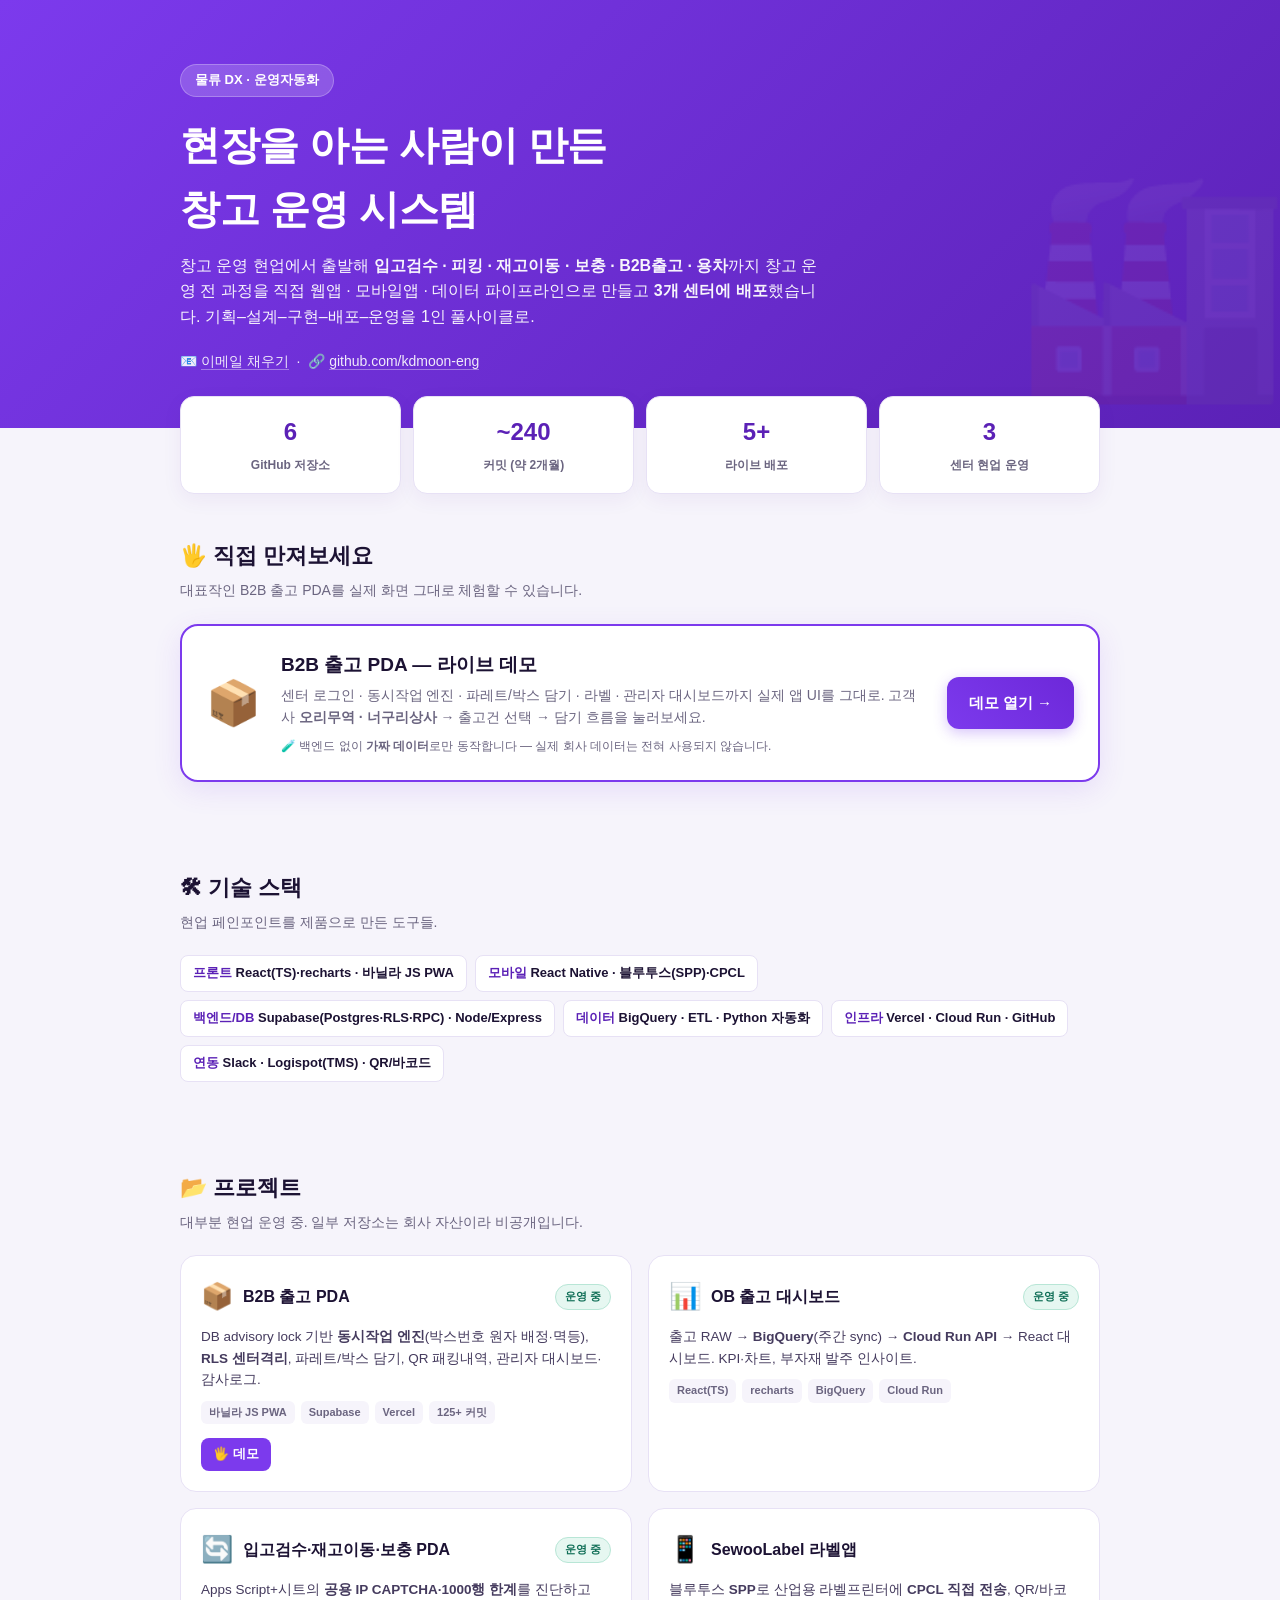
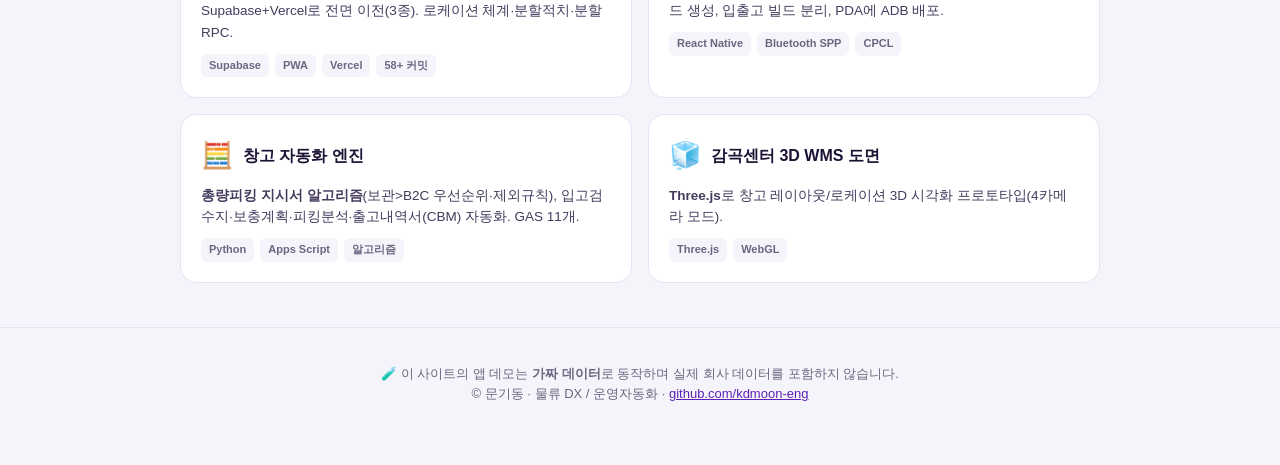
==== index.html @ 150228b6 "포트폴리오 데모: 랜딩 + B2B 출고 PDA 인터랙티브 데모(가짜 데이터)" ====
<!DOCTYPE html>
<html lang="ko">
<head>
<meta charset="utf-8">
<meta name="viewport" content="width=device-width, initial-scale=1">
<title>문기동 · 물류 DX / 운영자동화 포트폴리오</title>
<meta name="description" content="창고 운영 전 과정을 직접 웹앱·모바일앱·데이터 파이프라인으로 만든 물류 DX 실무자의 포트폴리오">
<style>
  *{box-sizing:border-box;margin:0;padding:0}
  :root{--p:#7c3aed;--p2:#5b21b6;--ink:#1c1233;--mut:#6b6580;--bg:#f6f4fb;--line:#e7e1f5}
  body{font-family:-apple-system,BlinkMacSystemFont,"Segoe UI",Roboto,"Apple SD Gothic Neo","Malgun Gothic",sans-serif;color:var(--ink);background:var(--bg);line-height:1.6;-webkit-font-smoothing:antialiased}
  .wrap{max-width:960px;margin:0 auto;padding:0 20px}
  a{color:inherit}
  /* hero */
  .hero{background:linear-gradient(135deg,#7c3aed,#5b21b6);color:#fff;padding:64px 0 56px;position:relative;overflow:hidden}
  .hero:after{content:"🏭";position:absolute;right:-10px;bottom:-30px;font-size:220px;opacity:.08}
  .hero .role{display:inline-block;background:rgba(255,255,255,.18);border:1px solid rgba(255,255,255,.25);border-radius:999px;padding:5px 14px;font-size:13px;font-weight:700;margin-bottom:16px}
  .hero h1{font-size:40px;font-weight:900;letter-spacing:-.5px;margin-bottom:12px}
  .hero p{font-size:16px;opacity:.95;max-width:640px}
  .hero .contact{margin-top:20px;font-size:14px;opacity:.9}
  .hero .contact a{text-decoration:none;border-bottom:1px solid rgba(255,255,255,.4)}
  /* stats */
  .stats{display:grid;grid-template-columns:repeat(4,1fr);gap:12px;margin:-32px auto 0;position:relative;z-index:2}
  .stat{background:#fff;border:1px solid var(--line);border-radius:14px;padding:16px 12px;text-align:center;box-shadow:0 6px 20px rgba(90,40,160,.06)}
  .stat b{display:block;font-size:24px;font-weight:900;color:var(--p2)}
  .stat span{font-size:12px;color:var(--mut);font-weight:600}
  section{padding:44px 0}
  h2{font-size:22px;font-weight:900;margin-bottom:6px}
  .sub{color:var(--mut);font-size:14px;margin-bottom:22px}
  /* featured demo */
  .feat{background:#fff;border:2px solid var(--p);border-radius:18px;padding:24px;display:flex;gap:20px;align-items:center;flex-wrap:wrap;box-shadow:0 8px 28px rgba(124,58,237,.12)}
  .feat .ico{font-size:44px}
  .feat .body{flex:1;min-width:220px}
  .feat h3{font-size:19px;font-weight:900;margin-bottom:4px}
  .feat p{font-size:14px;color:var(--mut)}
  .btn{display:inline-flex;align-items:center;gap:8px;background:linear-gradient(45deg,#7c3aed,#6d28d9);color:#fff;text-decoration:none;font-weight:800;font-size:15px;padding:14px 22px;border-radius:12px;box-shadow:0 4px 14px rgba(124,58,237,.3);white-space:nowrap}
  .btn.ghost{background:#fff;color:var(--p2);border:1.5px solid var(--line);box-shadow:none}
  .demo-note{font-size:12px;color:var(--mut);margin-top:8px}
  /* stack */
  .tags{display:flex;flex-wrap:wrap;gap:8px}
  .tag{background:#fff;border:1px solid var(--line);border-radius:8px;padding:7px 12px;font-size:13px;font-weight:600}
  .tag b{color:var(--p2)}
  /* grid */
  .grid{display:grid;grid-template-columns:repeat(2,1fr);gap:16px}
  .card{background:#fff;border:1px solid var(--line);border-radius:16px;padding:20px;display:flex;flex-direction:column;gap:8px}
  .card .top{display:flex;align-items:center;gap:10px}
  .card .top .e{font-size:26px}
  .card h3{font-size:16px;font-weight:900}
  .card .live{margin-left:auto;font-size:11px;font-weight:800;color:#0f6e56;background:#e6f7f1;border:1px solid #b8e6d6;border-radius:999px;padding:3px 9px}
  .card p{font-size:13.5px;color:#453b5e}
  .card .st{display:flex;flex-wrap:wrap;gap:6px;margin-top:2px}
  .card .st span{font-size:11px;color:var(--mut);background:var(--bg);border-radius:6px;padding:3px 8px;font-weight:600}
  .card .links{margin-top:auto;display:flex;gap:8px;padding-top:6px}
  .card .links a{font-size:13px;font-weight:800;text-decoration:none;color:var(--p2)}
  .card .links a.demo{color:#fff;background:var(--p);padding:6px 12px;border-radius:8px}
  footer{padding:36px 0 60px;color:var(--mut);font-size:13px;text-align:center;border-top:1px solid var(--line)}
  @media(max-width:680px){.hero h1{font-size:30px}.stats{grid-template-columns:repeat(2,1fr)}.grid{grid-template-columns:1fr}}
</style>
</head>
<body>

<div class="hero">
  <div class="wrap">
    <span class="role">물류 DX · 운영자동화</span>
    <h1>현장을 아는 사람이 만든<br>창고 운영 시스템</h1>
    <p>창고 운영 현업에서 출발해 <b>입고검수 · 피킹 · 재고이동 · 보충 · B2B출고 · 용차</b>까지 창고 운영 전 과정을 직접 웹앱 · 모바일앱 · 데이터 파이프라인으로 만들고 <b>3개 센터에 배포</b>했습니다. 기획–설계–구현–배포–운영을 1인 풀사이클로.</p>
    <div class="contact">📧 <a href="mailto:이메일@example.com">이메일 채우기</a> &nbsp;·&nbsp; 🔗 <a href="https://github.com/kdmoon-eng" target="_blank" rel="noopener">github.com/kdmoon-eng</a></div>
  </div>
</div>

<div class="wrap">
  <div class="stats">
    <div class="stat"><b>6</b><span>GitHub 저장소</span></div>
    <div class="stat"><b>~240</b><span>커밋 (약 2개월)</span></div>
    <div class="stat"><b>5+</b><span>라이브 배포</span></div>
    <div class="stat"><b>3</b><span>센터 현업 운영</span></div>
  </div>
</div>

<div class="wrap">
  <section>
    <h2>🖐 직접 만져보세요</h2>
    <div class="sub">대표작인 B2B 출고 PDA를 실제 화면 그대로 체험할 수 있습니다.</div>
    <div class="feat">
      <div class="ico">📦</div>
      <div class="body">
        <h3>B2B 출고 PDA — 라이브 데모</h3>
        <p>센터 로그인 · 동시작업 엔진 · 파레트/박스 담기 · 라벨 · 관리자 대시보드까지 실제 앱 UI를 그대로. 고객사 <b>오리무역 · 너구리상사</b> → 출고건 선택 → 담기 흐름을 눌러보세요.</p>
        <div class="demo-note">🧪 백엔드 없이 <b>가짜 데이터</b>로만 동작합니다 — 실제 회사 데이터는 전혀 사용되지 않습니다.</div>
      </div>
      <a class="btn" href="b2b-pda.html">데모 열기 →</a>
    </div>
  </section>

  <section>
    <h2>🛠 기술 스택</h2>
    <div class="sub">현업 페인포인트를 제품으로 만든 도구들.</div>
    <div class="tags">
      <span class="tag"><b>프론트</b> React(TS)·recharts · 바닐라 JS PWA</span>
      <span class="tag"><b>모바일</b> React Native · 블루투스(SPP)·CPCL</span>
      <span class="tag"><b>백엔드/DB</b> Supabase(Postgres·RLS·RPC) · Node/Express</span>
      <span class="tag"><b>데이터</b> BigQuery · ETL · Python 자동화</span>
      <span class="tag"><b>인프라</b> Vercel · Cloud Run · GitHub</span>
      <span class="tag"><b>연동</b> Slack · Logispot(TMS) · QR/바코드</span>
    </div>
  </section>

  <section>
    <h2>📂 프로젝트</h2>
    <div class="sub">대부분 현업 운영 중. 일부 저장소는 회사 자산이라 비공개입니다.</div>
    <div class="grid">

      <div class="card">
        <div class="top"><span class="e">📦</span><h3>B2B 출고 PDA</h3><span class="live">운영 중</span></div>
        <p>DB advisory lock 기반 <b>동시작업 엔진</b>(박스번호 원자 배정·멱등), <b>RLS 센터격리</b>, 파레트/박스 담기, QR 패킹내역, 관리자 대시보드·감사로그.</p>
        <div class="st"><span>바닐라 JS PWA</span><span>Supabase</span><span>Vercel</span><span>125+ 커밋</span></div>
        <div class="links"><a class="demo" href="b2b-pda.html">🖐 데모</a></div>
      </div>

      <div class="card">
        <div class="top"><span class="e">📊</span><h3>OB 출고 대시보드</h3><span class="live">운영 중</span></div>
        <p>출고 RAW → <b>BigQuery</b>(주간 sync) → <b>Cloud Run API</b> → React 대시보드. KPI·차트, 부자재 발주 인사이트.</p>
        <div class="st"><span>React(TS)</span><span>recharts</span><span>BigQuery</span><span>Cloud Run</span></div>
      </div>

      <div class="card">
        <div class="top"><span class="e">🔄</span><h3>입고검수·재고이동·보충 PDA</h3><span class="live">운영 중</span></div>
        <p>Apps Script+시트의 <b>공용 IP CAPTCHA·1000행 한계</b>를 진단하고 Supabase+Vercel로 전면 이전(3종). 로케이션 체계·분할적치·분할 RPC.</p>
        <div class="st"><span>Supabase</span><span>PWA</span><span>Vercel</span><span>58+ 커밋</span></div>
      </div>

      <div class="card">
        <div class="top"><span class="e">📱</span><h3>SewooLabel 라벨앱</h3></div>
        <p>블루투스 <b>SPP</b>로 산업용 라벨프린터에 <b>CPCL 직접 전송</b>, QR/바코드 생성, 입출고 빌드 분리, PDA에 ADB 배포.</p>
        <div class="st"><span>React Native</span><span>Bluetooth SPP</span><span>CPCL</span></div>
      </div>

      <div class="card">
        <div class="top"><span class="e">🧮</span><h3>창고 자동화 엔진</h3></div>
        <p><b>총량피킹 지시서 알고리즘</b>(보관&gt;B2C 우선순위·제외규칙), 입고검수지·보충계획·피킹분석·출고내역서(CBM) 자동화. GAS 11개.</p>
        <div class="st"><span>Python</span><span>Apps Script</span><span>알고리즘</span></div>
      </div>

      <div class="card">
        <div class="top"><span class="e">🧊</span><h3>감곡센터 3D WMS 도면</h3></div>
        <p><b>Three.js</b>로 창고 레이아웃/로케이션 3D 시각화 프로토타입(4카메라 모드).</p>
        <div class="st"><span>Three.js</span><span>WebGL</span></div>
      </div>

    </div>
  </section>
</div>

<footer>
  <div class="wrap">
    🧪 이 사이트의 앱 데모는 <b>가짜 데이터</b>로 동작하며 실제 회사 데이터를 포함하지 않습니다.<br>
    © 문기동 · 물류 DX / 운영자동화 · <a href="https://github.com/kdmoon-eng" style="color:var(--p2)">github.com/kdmoon-eng</a>
  </div>
</footer>

</body>
</html>
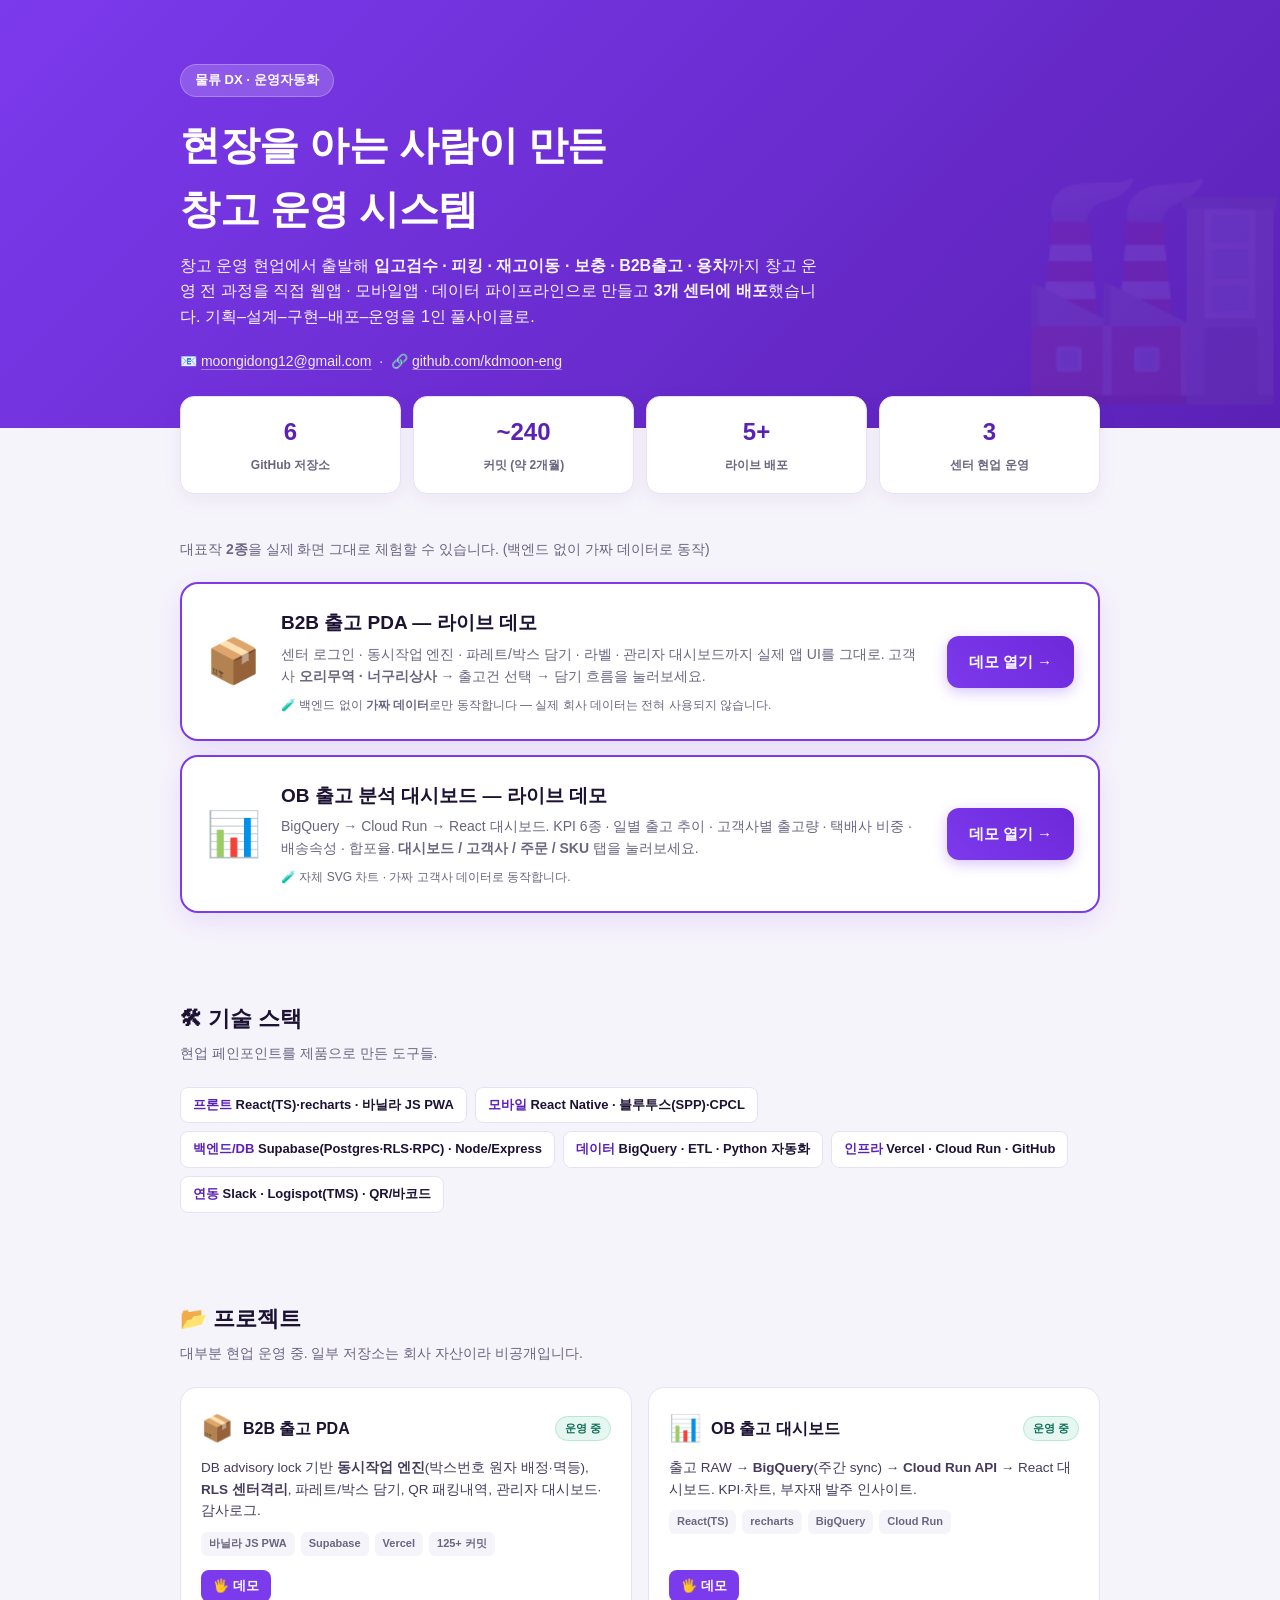
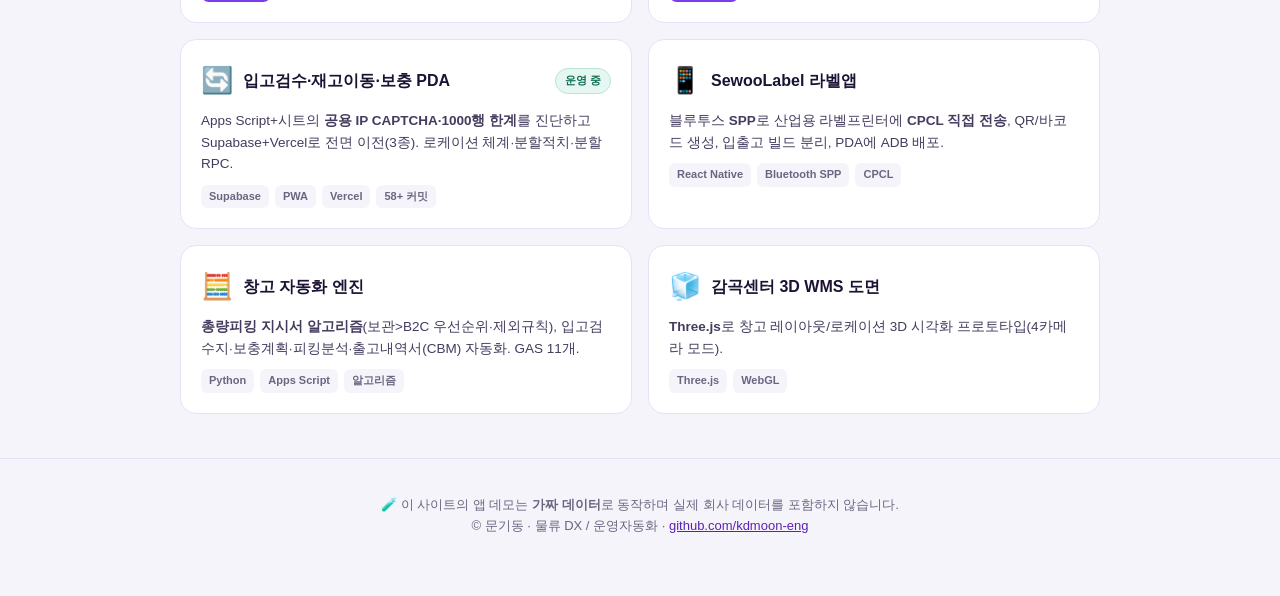
==== commit 3180ad27: "Add OB 출고 분석 대시보드 라이브 데모 - ob-dashboard.html: 실제 OB 대시보드 재현(KPI 6·차트 4·탭 4)   자체 SVG 차트(의존성 0), 가짜 고" ====
--- a/index.html
+++ b/index.html
@@ -64,7 +64,7 @@
     <span class="role">물류 DX · 운영자동화</span>
     <h1>현장을 아는 사람이 만든<br>창고 운영 시스템</h1>
     <p>창고 운영 현업에서 출발해 <b>입고검수 · 피킹 · 재고이동 · 보충 · B2B출고 · 용차</b>까지 창고 운영 전 과정을 직접 웹앱 · 모바일앱 · 데이터 파이프라인으로 만들고 <b>3개 센터에 배포</b>했습니다. 기획–설계–구현–배포–운영을 1인 풀사이클로.</p>
-    <div class="contact">📧 <a href="mailto:이메일@example.com">이메일 채우기</a> &nbsp;·&nbsp; 🔗 <a href="https://github.com/kdmoon-eng" target="_blank" rel="noopener">github.com/kdmoon-eng</a></div>
+    <div class="contact">📧 <a href="mailto:moongidong12@gmail.com">moongidong12@gmail.com</a> &nbsp;·&nbsp; 🔗 <a href="https://github.com/kdmoon-eng" target="_blank" rel="noopener">github.com/kdmoon-eng</a></div>
   </div>
 </div>
 
@@ -79,8 +79,7 @@
 
 <div class="wrap">
   <section>
-    <h2>🖐 직접 만져보세요</h2>
-    <div class="sub">대표작인 B2B 출고 PDA를 실제 화면 그대로 체험할 수 있습니다.</div>
+    <div class="sub">대표작 <b>2종</b>을 실제 화면 그대로 체험할 수 있습니다. (백엔드 없이 가짜 데이터로 동작)</div>
     <div class="feat">
       <div class="ico">📦</div>
       <div class="body">
@@ -89,6 +88,15 @@
         <div class="demo-note">🧪 백엔드 없이 <b>가짜 데이터</b>로만 동작합니다 — 실제 회사 데이터는 전혀 사용되지 않습니다.</div>
       </div>
       <a class="btn" href="b2b-pda.html">데모 열기 →</a>
+    </div>
+    <div class="feat" style="margin-top:14px">
+      <div class="ico">📊</div>
+      <div class="body">
+        <h3>OB 출고 분석 대시보드 — 라이브 데모</h3>
+        <p>BigQuery → Cloud Run → React 대시보드. KPI 6종 · 일별 출고 추이 · 고객사별 출고량 · 택배사 비중 · 배송속성 · 합포율. <b>대시보드 / 고객사 / 주문 / SKU</b> 탭을 눌러보세요.</p>
+        <div class="demo-note">🧪 자체 SVG 차트 · 가짜 고객사 데이터로 동작합니다.</div>
+      </div>
+      <a class="btn" href="ob-dashboard.html">데모 열기 →</a>
     </div>
   </section>
 
@@ -121,6 +129,7 @@
         <div class="top"><span class="e">📊</span><h3>OB 출고 대시보드</h3><span class="live">운영 중</span></div>
         <p>출고 RAW → <b>BigQuery</b>(주간 sync) → <b>Cloud Run API</b> → React 대시보드. KPI·차트, 부자재 발주 인사이트.</p>
         <div class="st"><span>React(TS)</span><span>recharts</span><span>BigQuery</span><span>Cloud Run</span></div>
+        <div class="links"><a class="demo" href="ob-dashboard.html">🖐 데모</a></div>
       </div>
 
       <div class="card">
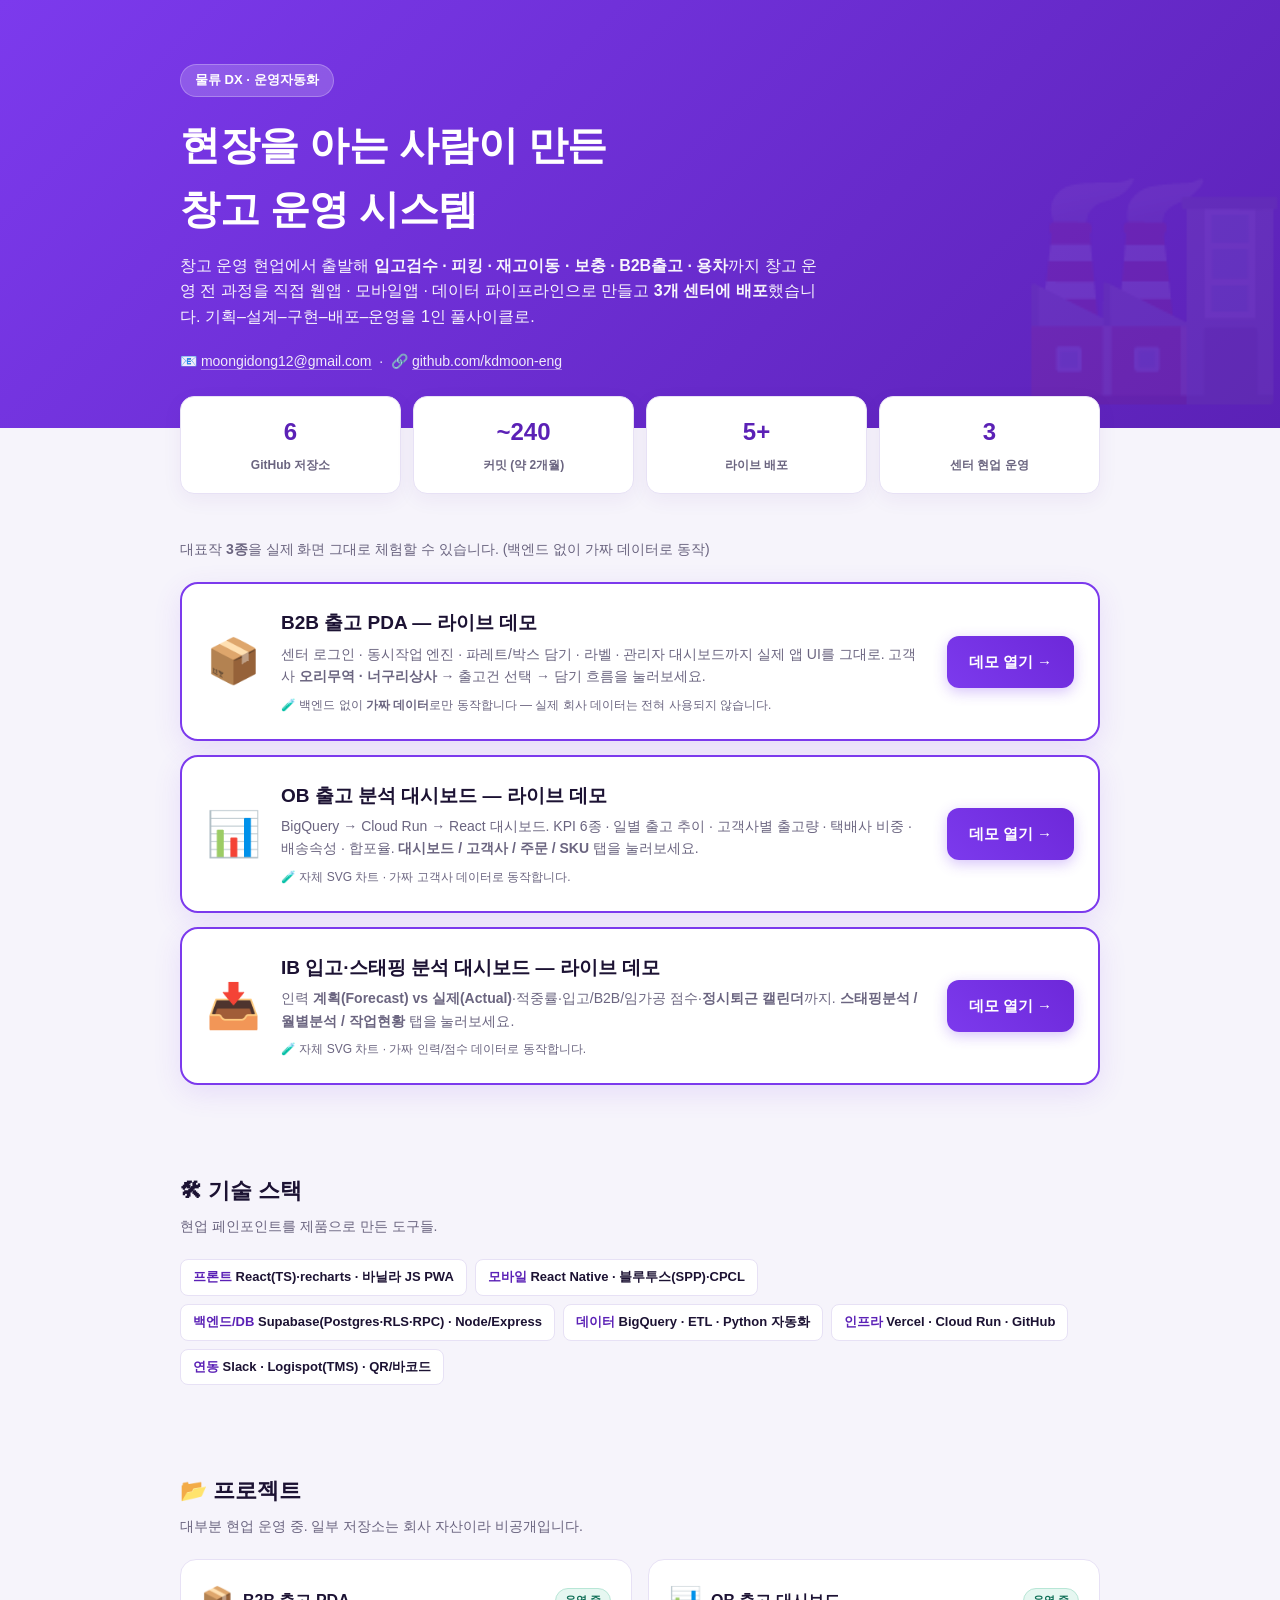
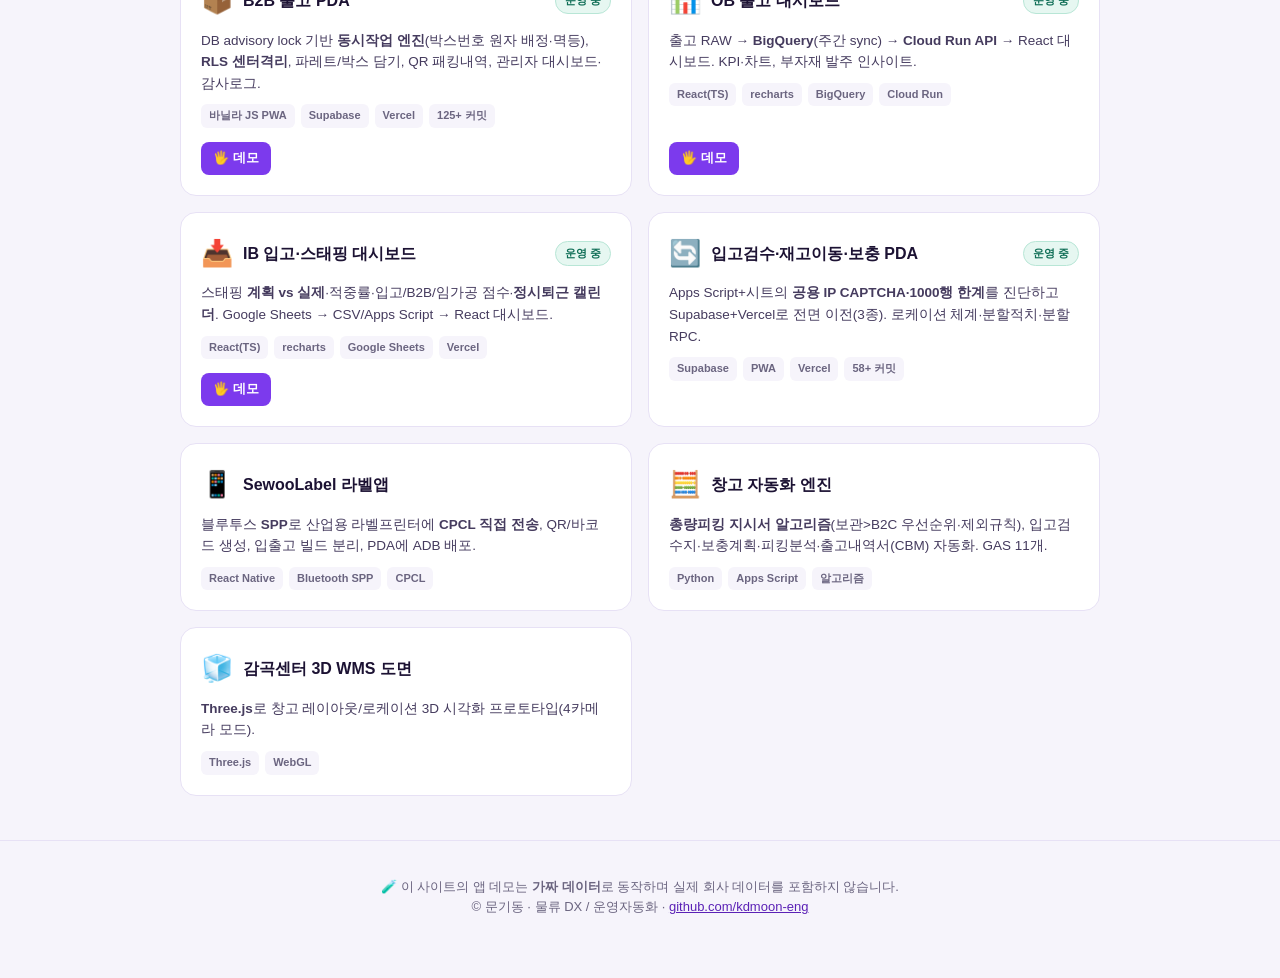
==== commit eb1d28a4: "Add IB 입고·스태핑 분석 대시보드 라이브 데모 - ib-dashboard.html: 실제 IB 대시보드 재현(스태핑 9카드·계획vs실제·정시퇴근 캘린더·월별분석)   자체 S" ====
--- a/index.html
+++ b/index.html
@@ -79,7 +79,7 @@
 
 <div class="wrap">
   <section>
-    <div class="sub">대표작 <b>2종</b>을 실제 화면 그대로 체험할 수 있습니다. (백엔드 없이 가짜 데이터로 동작)</div>
+    <div class="sub">대표작 <b>3종</b>을 실제 화면 그대로 체험할 수 있습니다. (백엔드 없이 가짜 데이터로 동작)</div>
     <div class="feat">
       <div class="ico">📦</div>
       <div class="body">
@@ -97,6 +97,15 @@
         <div class="demo-note">🧪 자체 SVG 차트 · 가짜 고객사 데이터로 동작합니다.</div>
       </div>
       <a class="btn" href="ob-dashboard.html">데모 열기 →</a>
+    </div>
+    <div class="feat" style="margin-top:14px">
+      <div class="ico">📥</div>
+      <div class="body">
+        <h3>IB 입고·스태핑 분석 대시보드 — 라이브 데모</h3>
+        <p>인력 <b>계획(Forecast) vs 실제(Actual)</b>·적중률·입고/B2B/임가공 점수·<b>정시퇴근 캘린더</b>까지. <b>스태핑분석 / 월별분석 / 작업현황</b> 탭을 눌러보세요.</p>
+        <div class="demo-note">🧪 자체 SVG 차트 · 가짜 인력/점수 데이터로 동작합니다.</div>
+      </div>
+      <a class="btn" href="ib-dashboard.html">데모 열기 →</a>
     </div>
   </section>
 
@@ -130,6 +139,13 @@
         <p>출고 RAW → <b>BigQuery</b>(주간 sync) → <b>Cloud Run API</b> → React 대시보드. KPI·차트, 부자재 발주 인사이트.</p>
         <div class="st"><span>React(TS)</span><span>recharts</span><span>BigQuery</span><span>Cloud Run</span></div>
         <div class="links"><a class="demo" href="ob-dashboard.html">🖐 데모</a></div>
+      </div>
+
+      <div class="card">
+        <div class="top"><span class="e">📥</span><h3>IB 입고·스태핑 대시보드</h3><span class="live">운영 중</span></div>
+        <p>스태핑 <b>계획 vs 실제</b>·적중률·입고/B2B/임가공 점수·<b>정시퇴근 캘린더</b>. Google Sheets → CSV/Apps Script → React 대시보드.</p>
+        <div class="st"><span>React(TS)</span><span>recharts</span><span>Google Sheets</span><span>Vercel</span></div>
+        <div class="links"><a class="demo" href="ib-dashboard.html">🖐 데모</a></div>
       </div>
 
       <div class="card">
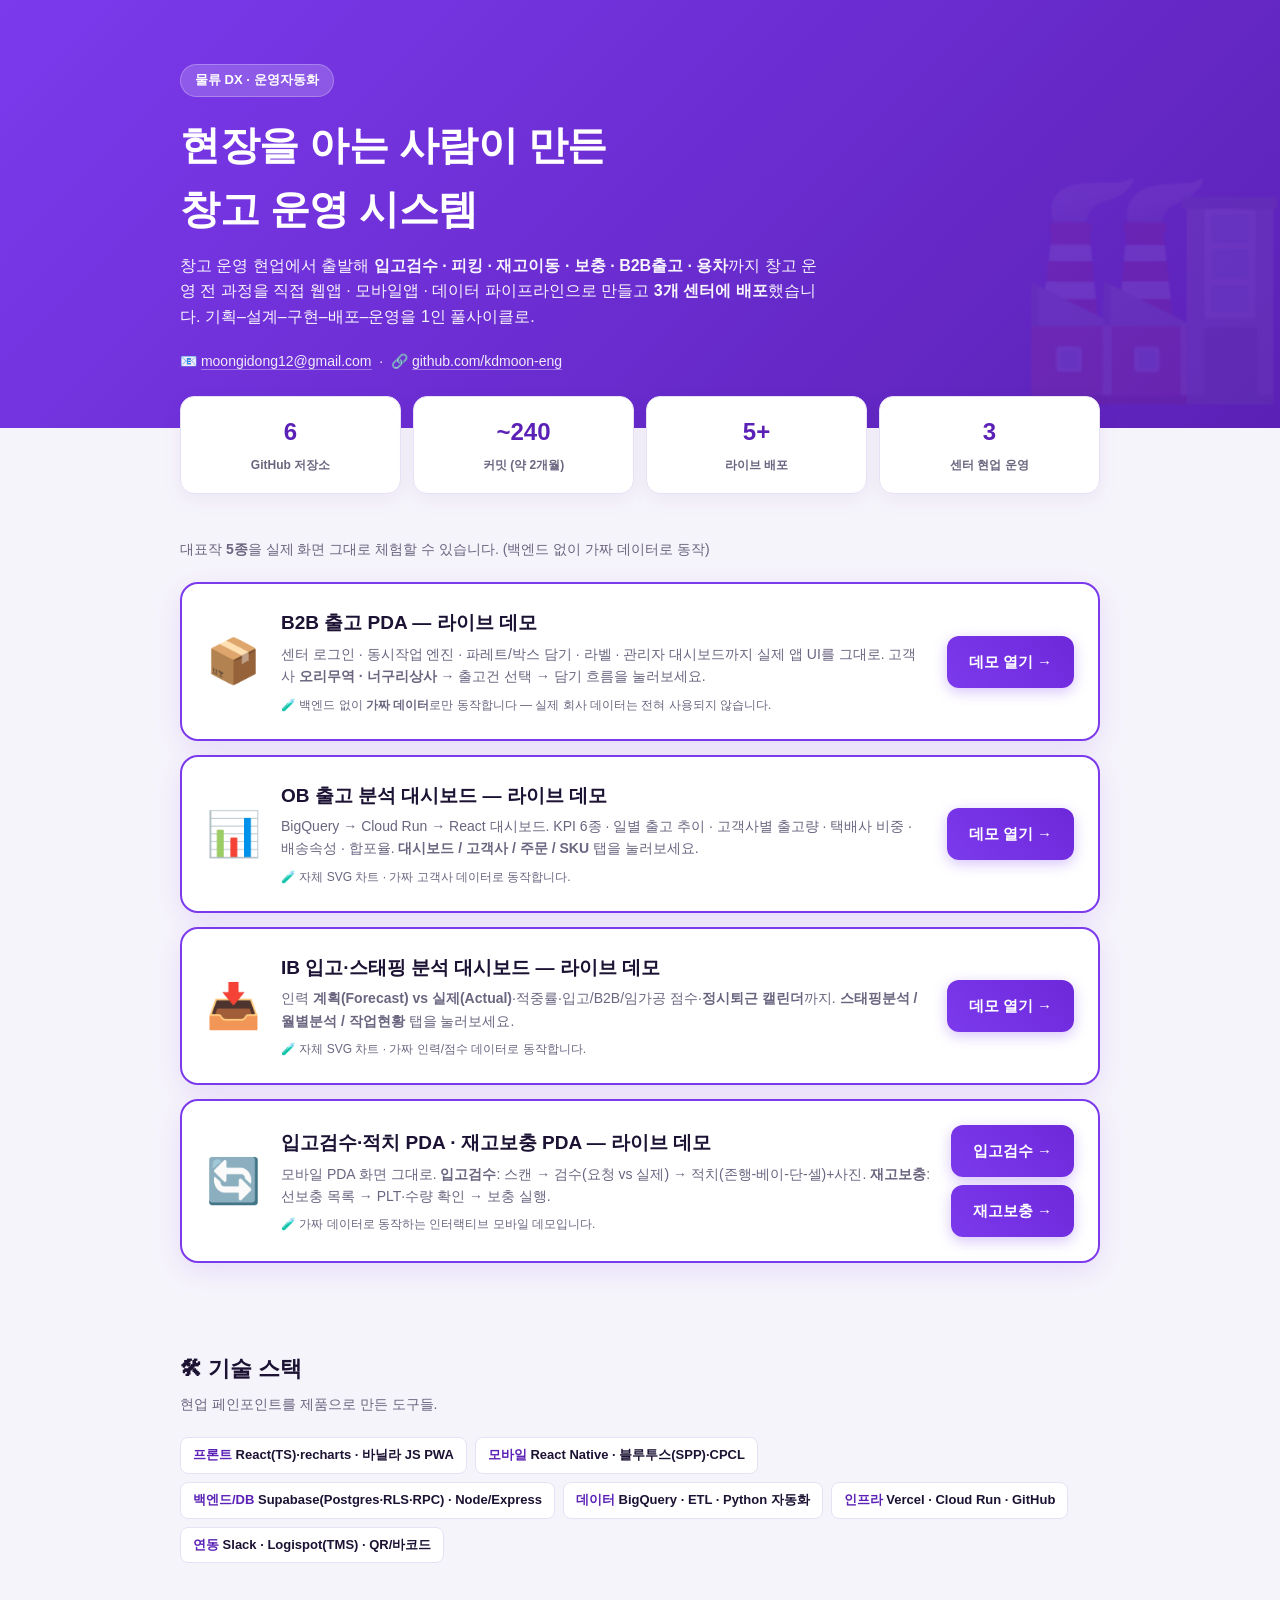
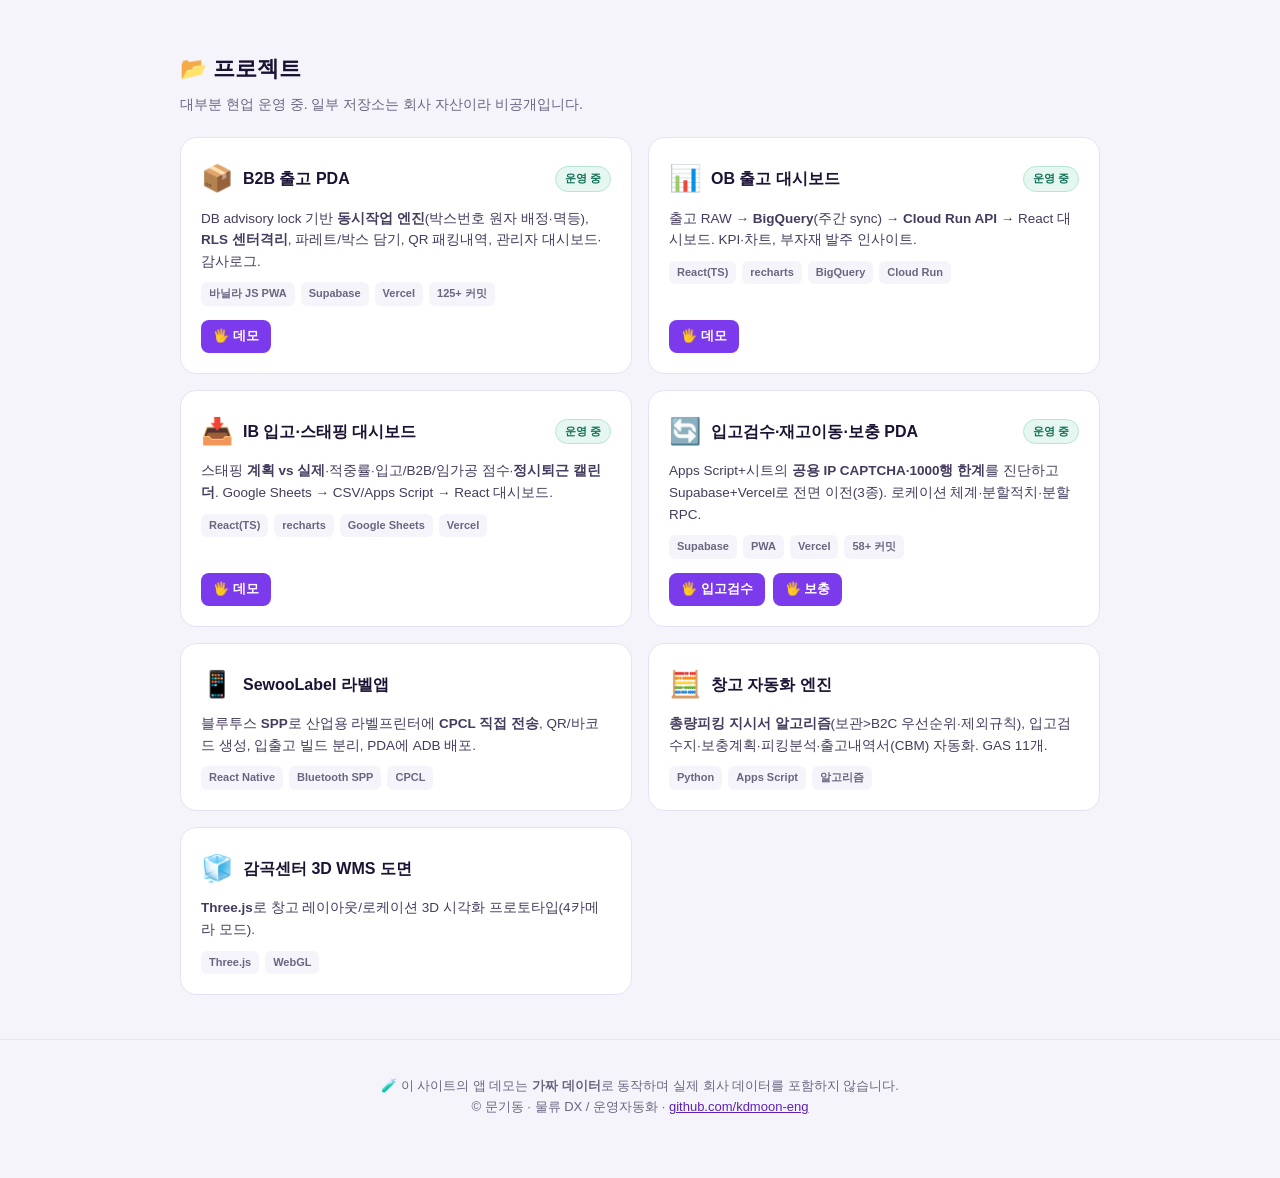
==== commit 865219db: "Add 입고검수·적치 / 재고보충 PDA 라이브 데모 - inbound-pda.html: 모바일 PDA — 스캔→검수(요청vs실제)→적치(존행-베이-단-셀)+사진→완료 - repl" ====
--- a/index.html
+++ b/index.html
@@ -79,7 +79,7 @@
 
 <div class="wrap">
   <section>
-    <div class="sub">대표작 <b>3종</b>을 실제 화면 그대로 체험할 수 있습니다. (백엔드 없이 가짜 데이터로 동작)</div>
+    <div class="sub">대표작 <b>5종</b>을 실제 화면 그대로 체험할 수 있습니다. (백엔드 없이 가짜 데이터로 동작)</div>
     <div class="feat">
       <div class="ico">📦</div>
       <div class="body">
@@ -106,6 +106,18 @@
         <div class="demo-note">🧪 자체 SVG 차트 · 가짜 인력/점수 데이터로 동작합니다.</div>
       </div>
       <a class="btn" href="ib-dashboard.html">데모 열기 →</a>
+    </div>
+    <div class="feat" style="margin-top:14px">
+      <div class="ico">🔄</div>
+      <div class="body">
+        <h3>입고검수·적치 PDA · 재고보충 PDA — 라이브 데모</h3>
+        <p>모바일 PDA 화면 그대로. <b>입고검수</b>: 스캔 → 검수(요청 vs 실제) → 적치(존행-베이-단-셀)+사진. <b>재고보충</b>: 선보충 목록 → PLT·수량 확인 → 보충 실행.</p>
+        <div class="demo-note">🧪 가짜 데이터로 동작하는 인터랙티브 모바일 데모입니다.</div>
+      </div>
+      <div style="display:flex;flex-direction:column;gap:8px">
+        <a class="btn" href="inbound-pda.html">입고검수 →</a>
+        <a class="btn" href="replenish-pda.html">재고보충 →</a>
+      </div>
     </div>
   </section>
 
@@ -152,6 +164,7 @@
         <div class="top"><span class="e">🔄</span><h3>입고검수·재고이동·보충 PDA</h3><span class="live">운영 중</span></div>
         <p>Apps Script+시트의 <b>공용 IP CAPTCHA·1000행 한계</b>를 진단하고 Supabase+Vercel로 전면 이전(3종). 로케이션 체계·분할적치·분할 RPC.</p>
         <div class="st"><span>Supabase</span><span>PWA</span><span>Vercel</span><span>58+ 커밋</span></div>
+        <div class="links"><a class="demo" href="inbound-pda.html">🖐 입고검수</a><a class="demo" href="replenish-pda.html">🖐 보충</a></div>
       </div>
 
       <div class="card">
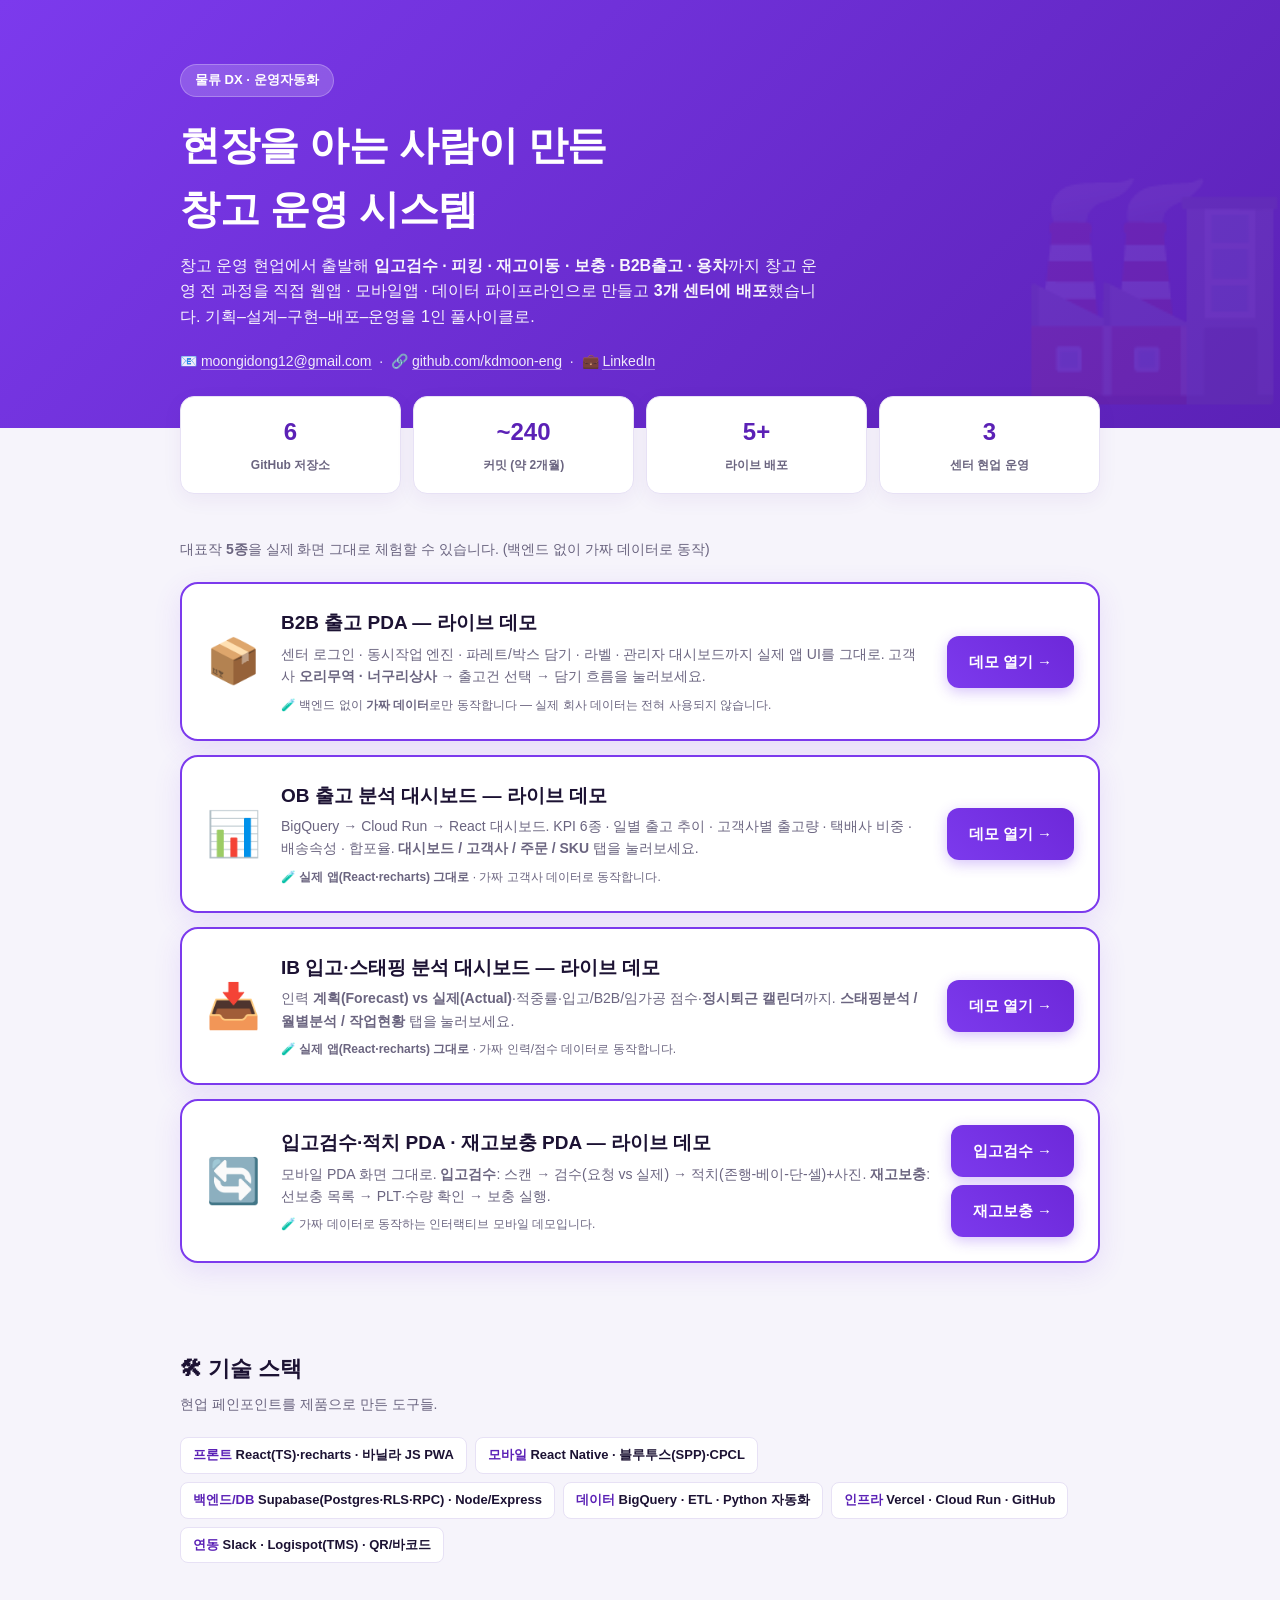
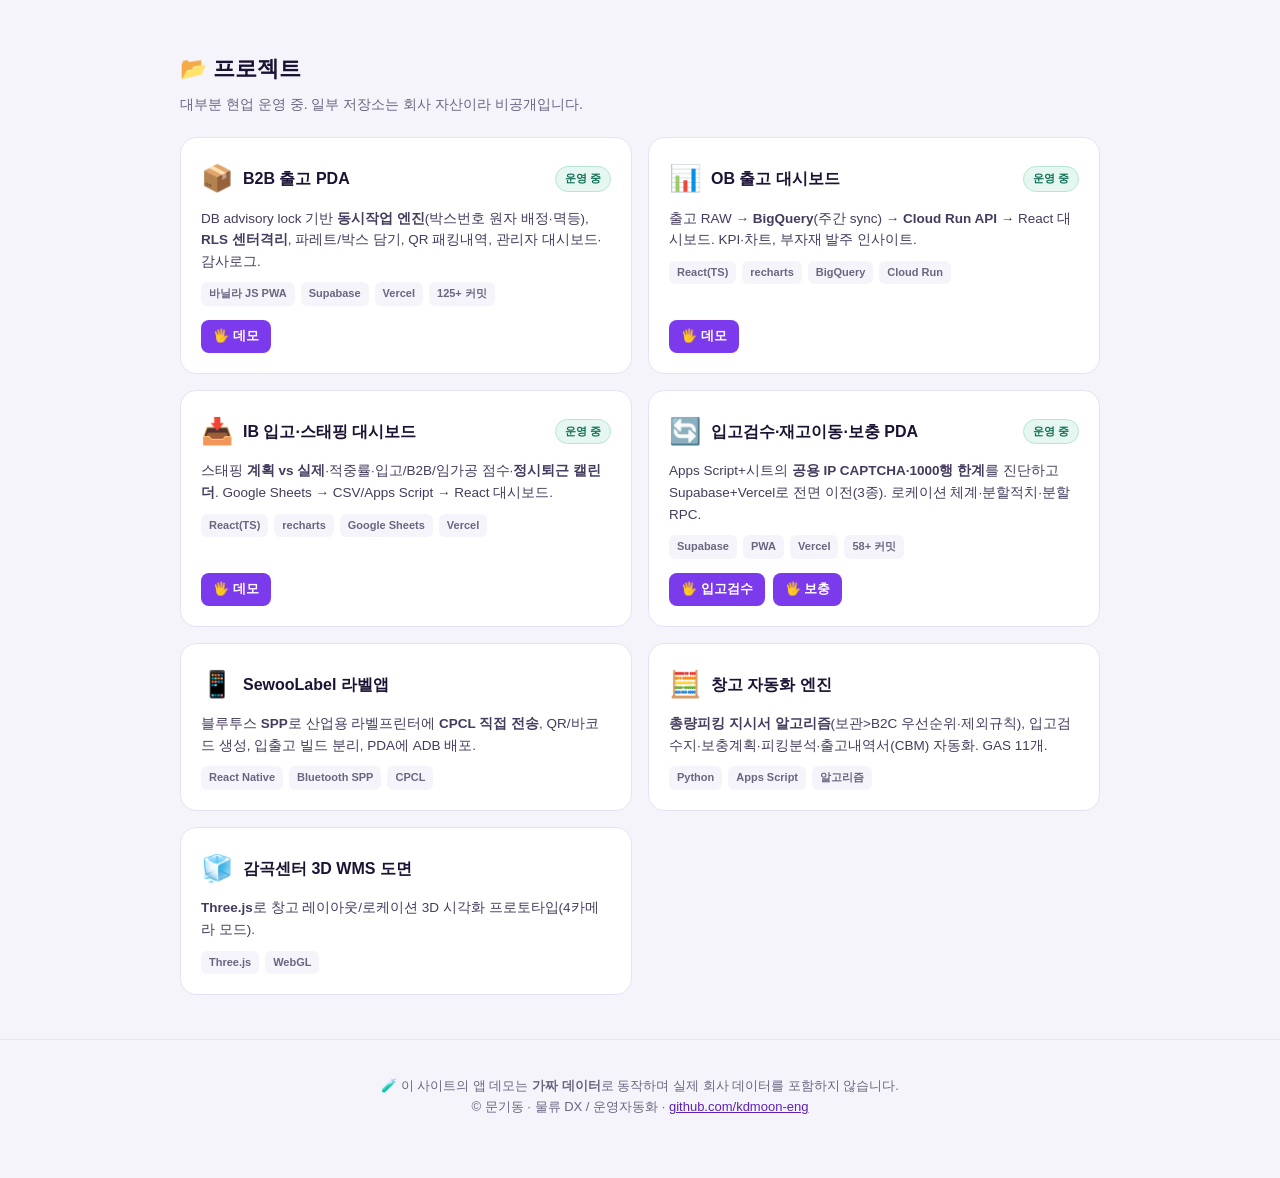
==== commit 4171854b: "데모를 실제 앱(원본 코드) + 가짜 데이터로 전면 교체 — 품질 격차 해소 - ob/, ib/: 실제 React 대시보드(recharts) 빌드. fetch 인터셉터로   Clo" ====
--- a/index.html
+++ b/index.html
@@ -64,7 +64,7 @@
     <span class="role">물류 DX · 운영자동화</span>
     <h1>현장을 아는 사람이 만든<br>창고 운영 시스템</h1>
     <p>창고 운영 현업에서 출발해 <b>입고검수 · 피킹 · 재고이동 · 보충 · B2B출고 · 용차</b>까지 창고 운영 전 과정을 직접 웹앱 · 모바일앱 · 데이터 파이프라인으로 만들고 <b>3개 센터에 배포</b>했습니다. 기획–설계–구현–배포–운영을 1인 풀사이클로.</p>
-    <div class="contact">📧 <a href="mailto:moongidong12@gmail.com">moongidong12@gmail.com</a> &nbsp;·&nbsp; 🔗 <a href="https://github.com/kdmoon-eng" target="_blank" rel="noopener">github.com/kdmoon-eng</a></div>
+    <div class="contact">📧 <a href="mailto:moongidong12@gmail.com">moongidong12@gmail.com</a> &nbsp;·&nbsp; 🔗 <a href="https://github.com/kdmoon-eng" target="_blank" rel="noopener">github.com/kdmoon-eng</a> &nbsp;·&nbsp; 💼 <a href="https://www.linkedin.com/in/ki-dong-moon-9111ba21b/" target="_blank" rel="noopener">LinkedIn</a></div>
   </div>
 </div>
 
@@ -94,18 +94,18 @@
       <div class="body">
         <h3>OB 출고 분석 대시보드 — 라이브 데모</h3>
         <p>BigQuery → Cloud Run → React 대시보드. KPI 6종 · 일별 출고 추이 · 고객사별 출고량 · 택배사 비중 · 배송속성 · 합포율. <b>대시보드 / 고객사 / 주문 / SKU</b> 탭을 눌러보세요.</p>
-        <div class="demo-note">🧪 자체 SVG 차트 · 가짜 고객사 데이터로 동작합니다.</div>
-      </div>
-      <a class="btn" href="ob-dashboard.html">데모 열기 →</a>
+        <div class="demo-note">🧪 <b>실제 앱(React·recharts) 그대로</b> · 가짜 고객사 데이터로 동작합니다.</div>
+      </div>
+      <a class="btn" href="ob/">데모 열기 →</a>
     </div>
     <div class="feat" style="margin-top:14px">
       <div class="ico">📥</div>
       <div class="body">
         <h3>IB 입고·스태핑 분석 대시보드 — 라이브 데모</h3>
         <p>인력 <b>계획(Forecast) vs 실제(Actual)</b>·적중률·입고/B2B/임가공 점수·<b>정시퇴근 캘린더</b>까지. <b>스태핑분석 / 월별분석 / 작업현황</b> 탭을 눌러보세요.</p>
-        <div class="demo-note">🧪 자체 SVG 차트 · 가짜 인력/점수 데이터로 동작합니다.</div>
-      </div>
-      <a class="btn" href="ib-dashboard.html">데모 열기 →</a>
+        <div class="demo-note">🧪 <b>실제 앱(React·recharts) 그대로</b> · 가짜 인력/점수 데이터로 동작합니다.</div>
+      </div>
+      <a class="btn" href="ib/">데모 열기 →</a>
     </div>
     <div class="feat" style="margin-top:14px">
       <div class="ico">🔄</div>
@@ -150,14 +150,14 @@
         <div class="top"><span class="e">📊</span><h3>OB 출고 대시보드</h3><span class="live">운영 중</span></div>
         <p>출고 RAW → <b>BigQuery</b>(주간 sync) → <b>Cloud Run API</b> → React 대시보드. KPI·차트, 부자재 발주 인사이트.</p>
         <div class="st"><span>React(TS)</span><span>recharts</span><span>BigQuery</span><span>Cloud Run</span></div>
-        <div class="links"><a class="demo" href="ob-dashboard.html">🖐 데모</a></div>
+        <div class="links"><a class="demo" href="ob/">🖐 데모</a></div>
       </div>
 
       <div class="card">
         <div class="top"><span class="e">📥</span><h3>IB 입고·스태핑 대시보드</h3><span class="live">운영 중</span></div>
         <p>스태핑 <b>계획 vs 실제</b>·적중률·입고/B2B/임가공 점수·<b>정시퇴근 캘린더</b>. Google Sheets → CSV/Apps Script → React 대시보드.</p>
         <div class="st"><span>React(TS)</span><span>recharts</span><span>Google Sheets</span><span>Vercel</span></div>
-        <div class="links"><a class="demo" href="ib-dashboard.html">🖐 데모</a></div>
+        <div class="links"><a class="demo" href="ib/">🖐 데모</a></div>
       </div>
 
       <div class="card">
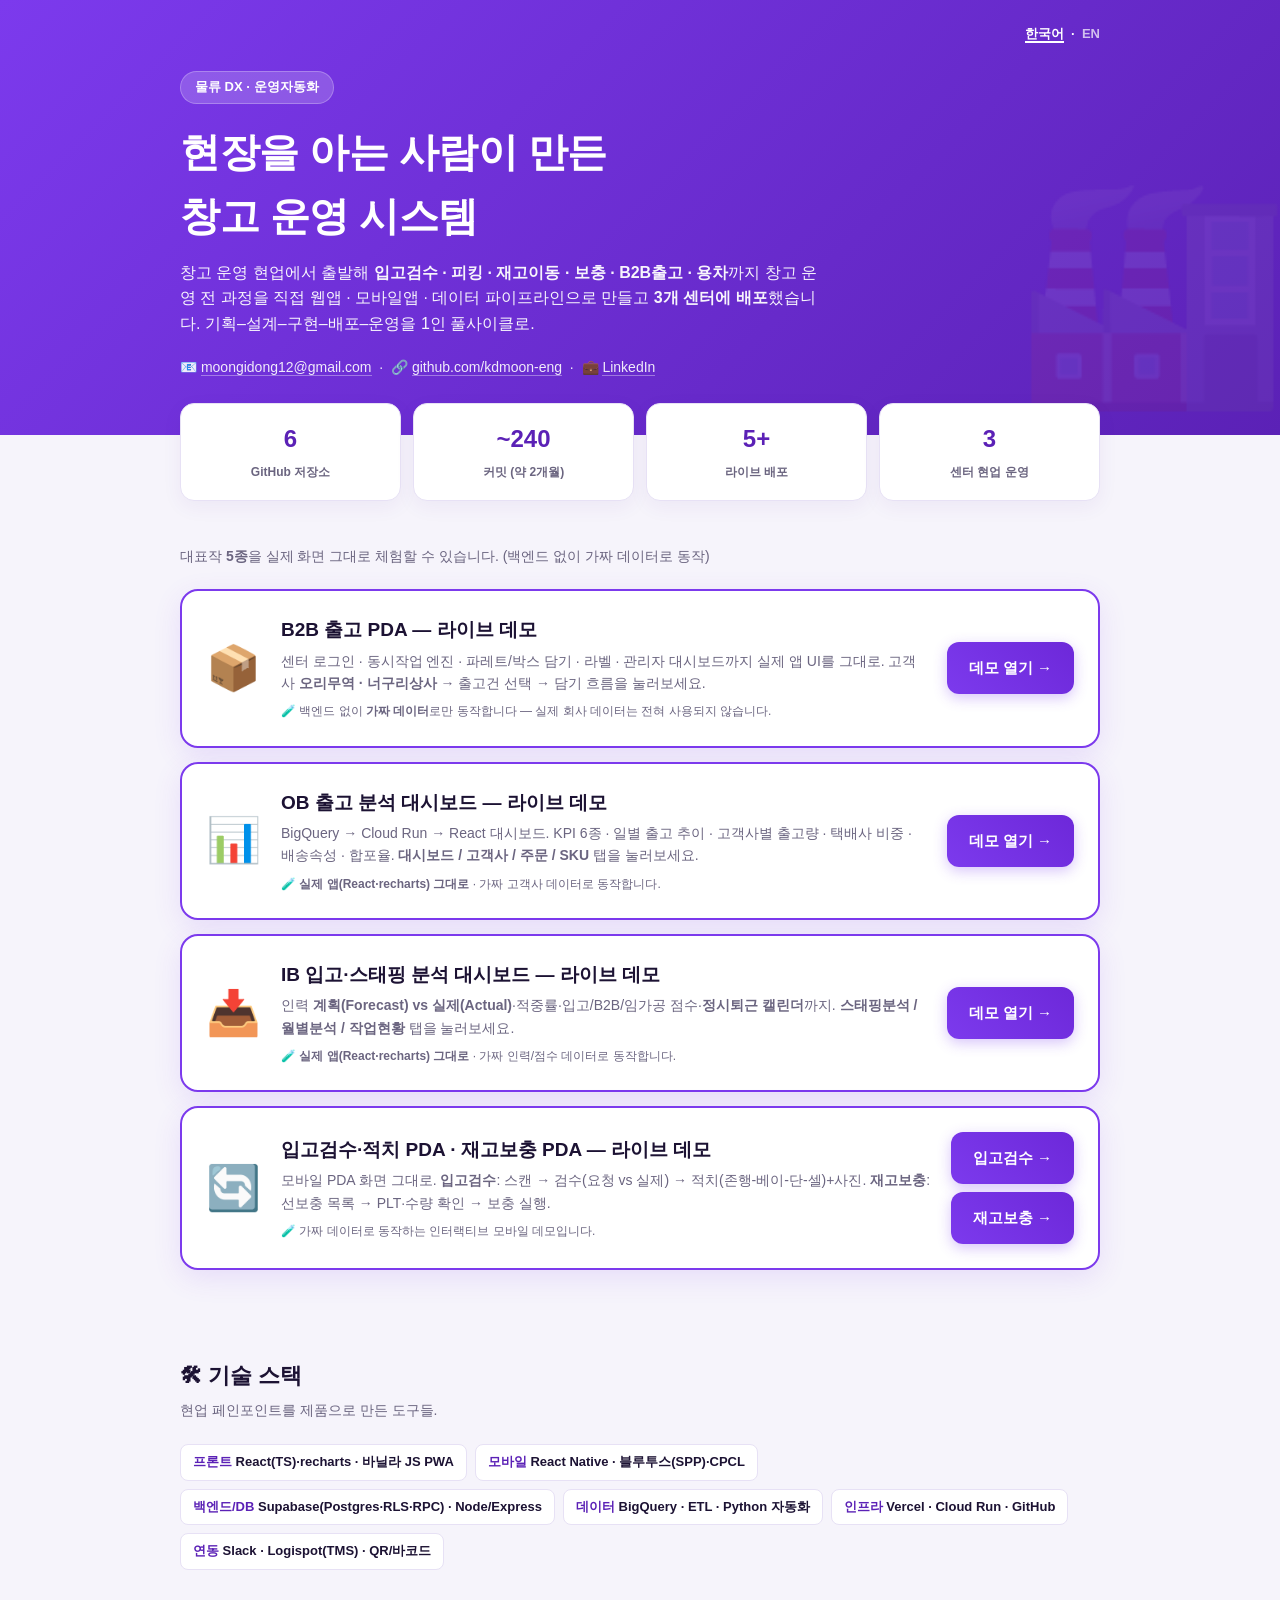
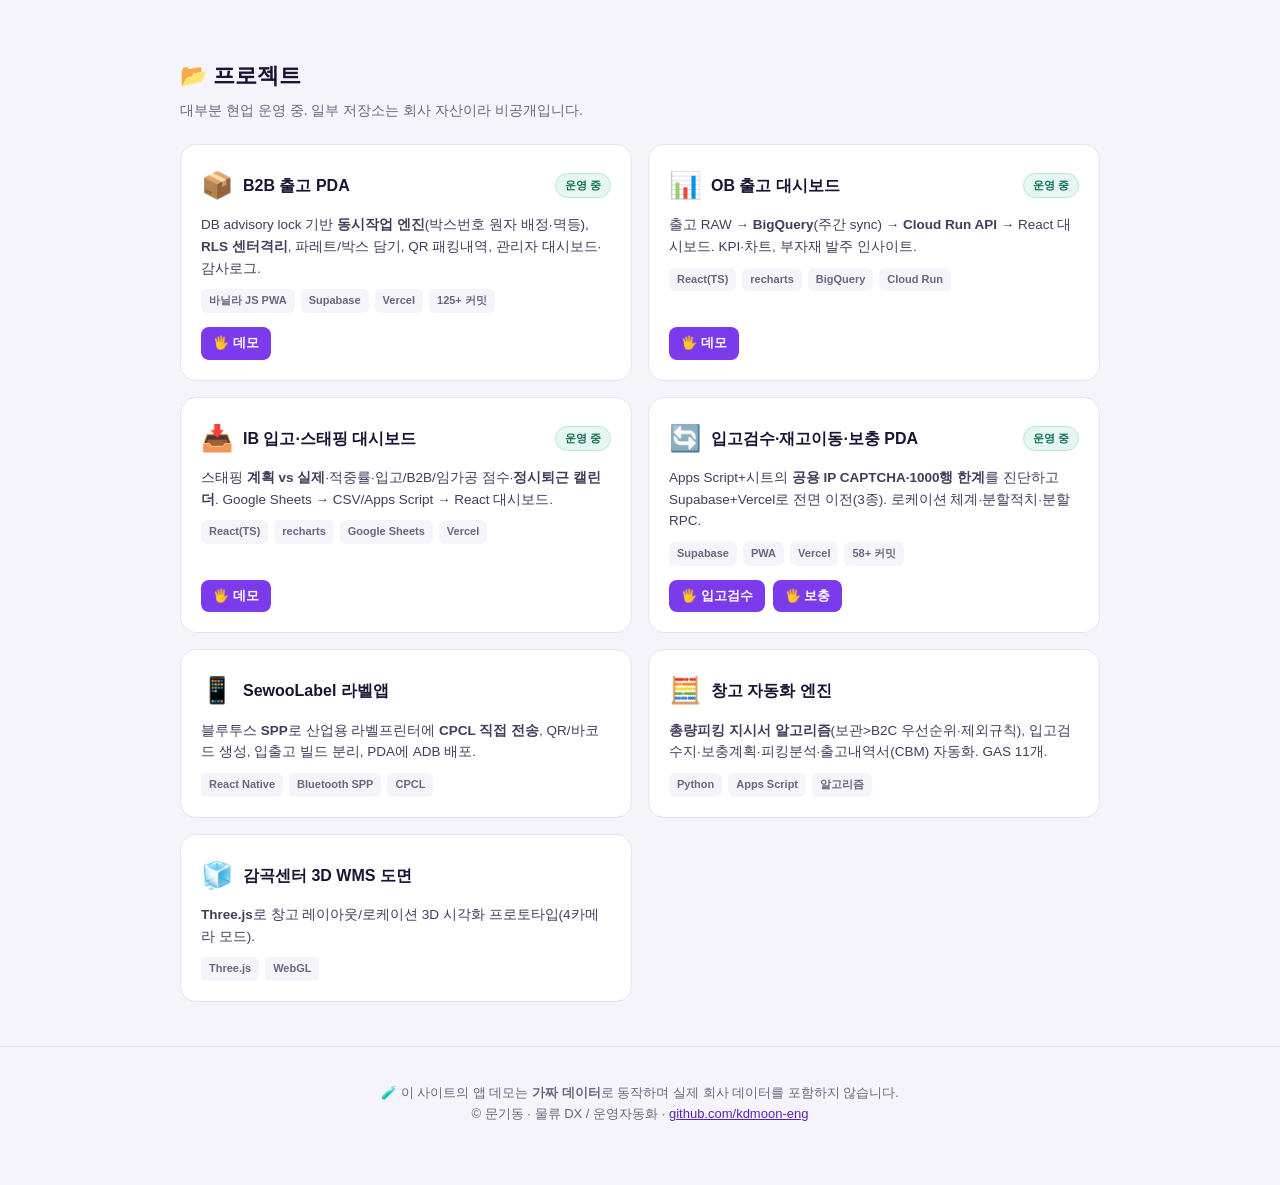
==== commit d5892aef: "Add English landing (index-en.html) + KO/EN toggle - index-en.html: English portfolio landing; links" ====
--- a/index.html
+++ b/index.html
@@ -12,7 +12,10 @@
   .wrap{max-width:960px;margin:0 auto;padding:0 20px}
   a{color:inherit}
   /* hero */
-  .hero{background:linear-gradient(135deg,#7c3aed,#5b21b6);color:#fff;padding:64px 0 56px;position:relative;overflow:hidden}
+  .hero{background:linear-gradient(135deg,#7c3aed,#5b21b6);color:#fff;padding:24px 0 56px;position:relative;overflow:hidden}
+  .lang{text-align:right;font-size:13px;font-weight:700;margin-bottom:26px;position:relative;z-index:2}
+  .lang a{color:#fff;text-decoration:none;opacity:.7}
+  .lang a.on{opacity:1;border-bottom:2px solid #fff}
   .hero:after{content:"🏭";position:absolute;right:-10px;bottom:-30px;font-size:220px;opacity:.08}
   .hero .role{display:inline-block;background:rgba(255,255,255,.18);border:1px solid rgba(255,255,255,.25);border-radius:999px;padding:5px 14px;font-size:13px;font-weight:700;margin-bottom:16px}
   .hero h1{font-size:40px;font-weight:900;letter-spacing:-.5px;margin-bottom:12px}
@@ -61,6 +64,7 @@
 
 <div class="hero">
   <div class="wrap">
+    <div class="lang"><a href="index.html" class="on">한국어</a> &nbsp;·&nbsp; <a href="index-en.html">EN</a></div>
     <span class="role">물류 DX · 운영자동화</span>
     <h1>현장을 아는 사람이 만든<br>창고 운영 시스템</h1>
     <p>창고 운영 현업에서 출발해 <b>입고검수 · 피킹 · 재고이동 · 보충 · B2B출고 · 용차</b>까지 창고 운영 전 과정을 직접 웹앱 · 모바일앱 · 데이터 파이프라인으로 만들고 <b>3개 센터에 배포</b>했습니다. 기획–설계–구현–배포–운영을 1인 풀사이클로.</p>
